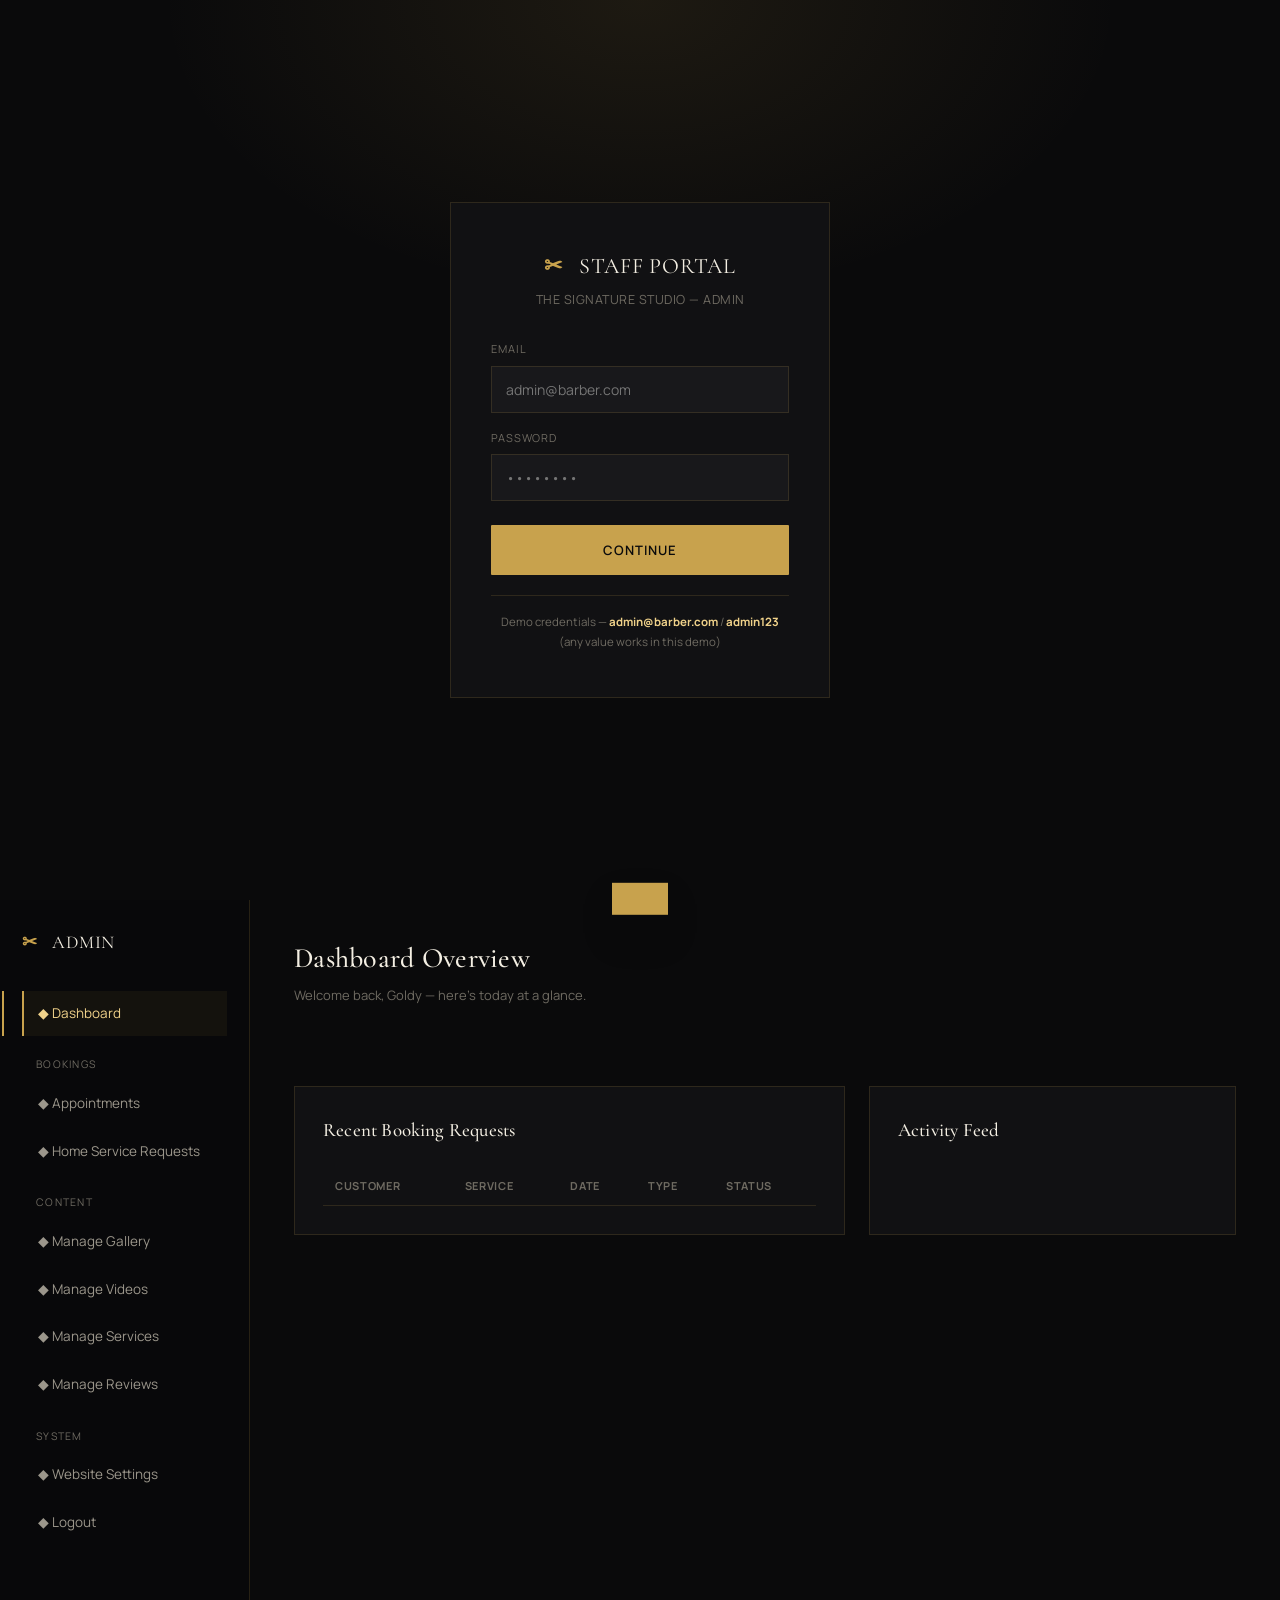
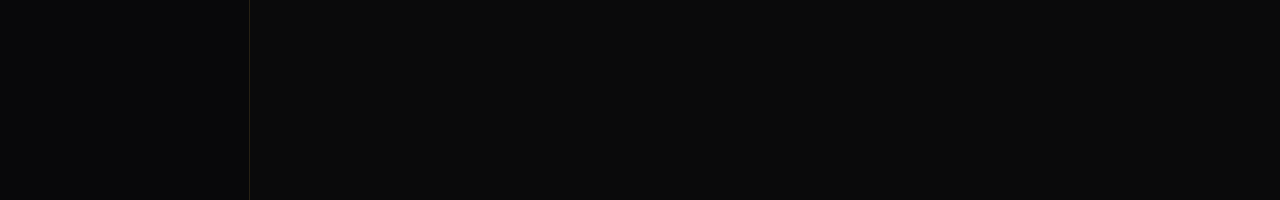
==== Frontend/admin.html @ 63a7356b "UI design" ====
<!DOCTYPE html>
<html lang="en">

<head>
  <meta charset="UTF-8">
  <meta name="viewport" content="width=device-width, initial-scale=1.0">
  <title>Admin Dashboard Demo — The Signature Studio</title>
  <meta name="description" content="Demo of the staff/admin dashboard for The Signature Studio.">
  <link rel="preconnect" href="https://fonts.googleapis.com">
  <link
    href="https://fonts.googleapis.com/css2?family=Cormorant+Garamond:ital,wght@0,400;0,500;0,600;1,500&family=Manrope:wght@300;400;500;600;700;800&display=swap"
    rel="stylesheet">
  <link rel="stylesheet" href="admin.css">
</head>

<body class="admin-demo-body">

  <!-- =========================================================
       ADMIN DASHBOARD ROOT (shown directly for this demo)
  ========================================================== -->
  <div id="admin-root" class="show">

    <!-- LOGIN -->
    <div class="admin-login" id="adminLogin">
      <div class="login-card" id="loginCardStep1">
        <div class="logo"><b>✂</b>&nbsp;STAFF PORTAL</div>
        <p class="sub">THE SIGNATURE STUDIO — ADMIN</p>
        <form id="loginForm">
          <div class="field"><label>Email</label><input required type="email" id="loginEmail"
              placeholder="admin@barber.com"></div>
          <div class="field"><label>Password</label><input required type="password" id="loginPass"
              placeholder="••••••••"></div>
          <button type="submit" class="btn btn-gold"
            style="width:100%;justify-content:center;margin-top:8px;">Continue</button>
        </form>
        <div class="demo-hint">Demo credentials — <b>admin@barber.com</b> / <b>admin123</b> (any value works in this
          demo)
        </div>
      </div>

      <!-- OTP STEP -->
      <div class="login-card hidden-panel" id="loginCardStep2">
        <div class="otp-lock">🔒</div>
        <div class="logo" style="justify-content:center;">Verify It's You</div>
        <p class="sub">A 6-DIGIT CODE WAS SENT TO YOUR REGISTERED NUMBER</p>
        <form id="otpForm">
          <div class="otp-inputs" id="otpInputs">
            <input maxlength="1" inputmode="numeric" class="otp-box" data-i="0">
            <input maxlength="1" inputmode="numeric" class="otp-box" data-i="1">
            <input maxlength="1" inputmode="numeric" class="otp-box" data-i="2">
            <input maxlength="1" inputmode="numeric" class="otp-box" data-i="3">
            <input maxlength="1" inputmode="numeric" class="otp-box" data-i="4">
            <input maxlength="1" inputmode="numeric" class="otp-box" data-i="5">
          </div>
          <button type="submit" class="btn btn-gold" style="width:100%;justify-content:center;margin-top:22px;">Verify
            &amp; Enter Dashboard</button>
        </form>
        <div class="demo-hint" id="otpDemoHint">Demo mode — your code is <b id="otpDemoCode">------</b></div>
        <a class="back-site" href="#" onclick="backToStep1(event)">← Back</a>
      </div>
    </div>

    <!-- DASHBOARD -->
    <div class="admin-shell hidden-panel" id="adminShell">
      <aside class="admin-sidebar">
        <div class="logo"><b>✂</b>&nbsp;ADMIN</div>
        <a class="side-link active" data-tab="dash" onclick="switchTab('dash',this)">◆ Dashboard</a>
        <div class="side-section">Bookings</div>
        <a class="side-link" data-tab="appts" onclick="switchTab('appts',this)">◆ Appointments</a>
        <a class="side-link" data-tab="home" onclick="switchTab('home',this)">◆ Home Service Requests</a>
        <div class="side-section">Content</div>
        <a class="side-link" data-tab="gallery" onclick="switchTab('gallery',this)">◆ Manage Gallery</a>
        <a class="side-link" data-tab="videos" onclick="switchTab('videos',this)">◆ Manage Videos</a>
        <a class="side-link" data-tab="services" onclick="switchTab('services',this)">◆ Manage Services</a>
        <a class="side-link" data-tab="reviews" onclick="switchTab('reviews',this)">◆ Manage Reviews</a>
        <div class="side-section">System</div>
        <a class="side-link" data-tab="settings" onclick="switchTab('settings',this)">◆ Website Settings</a>
        <a class="side-link" onclick="logoutDemo(event)">◆ Logout</a>
      </aside>

      <main class="admin-main">
        <!-- DASHBOARD TAB -->
        <div class="admin-tab show" id="tab-dash">
          <div class="admin-topbar">
            <div>
              <h1>Dashboard Overview</h1>
              <div class="sub">Welcome back, Goldy — here's today at a glance.</div>
            </div>
          </div>

          <div class="stat-grid" id="statGrid"></div>

          <div class="dashboard-grid">
            <div class="admin-panel">
              <div class="panel-head">
                <h3>Recent Booking Requests</h3>
              </div>
              <table>
                <thead>
                  <tr>
                    <th>Customer</th>
                    <th>Service</th>
                    <th>Date</th>
                    <th>Type</th>
                    <th>Status</th>
                  </tr>
                </thead>
                <tbody id="recentApptBody"></tbody>
              </table>
            </div>
            <div class="admin-panel">
              <div class="panel-head">
                <h3>Activity Feed</h3>
              </div>
              <div class="activity-list" id="activityFeed"></div>
            </div>
          </div>
        </div>

        <!-- APPOINTMENTS TAB -->
        <div class="admin-tab hidden-panel" id="tab-appts">
          <div class="admin-topbar">
            <div>
              <h1>Appointments</h1>
              <div class="sub">Accept, reject, reschedule or complete bookings.</div>
            </div>
          </div>
          <div class="admin-panel">
            <table>
              <thead>
                <tr>
                  <th>Customer</th>
                  <th>Contact</th>
                  <th>Service</th>
                  <th>Date / Time</th>
                  <th>Type</th>
                  <th>Status</th>
                  <th>Actions</th>
                </tr>
              </thead>
              <tbody id="apptBody"></tbody>
            </table>
          </div>
        </div>

        <!-- HOME SERVICE TAB -->
        <div class="admin-tab hidden-panel" id="tab-home">
          <div class="admin-topbar">
            <div>
              <h1>Home Service Requests</h1>
              <div class="sub">Bookings requesting an at-home visit.</div>
            </div>
          </div>
          <div class="admin-panel">
            <table>
              <thead>
                <tr>
                  <th>Customer</th>
                  <th>Address</th>
                  <th>Landmark</th>
                  <th>Preferred Time</th>
                  <th>Status</th>
                  <th>Actions</th>
                </tr>
              </thead>
              <tbody id="homeBody"></tbody>
            </table>
          </div>
        </div>

        <!-- GALLERY TAB -->
        <div class="admin-tab hidden-panel" id="tab-gallery">
          <div class="admin-topbar">
            <div>
              <h1>Manage Gallery</h1>
              <div class="sub">Upload, categorise or remove portfolio images.</div>
            </div>
          </div>
          <div class="admin-panel">
            <div class="panel-head">
              <div>
                <h3>Gallery Library</h3>
                <div class="subtle">Category-tagged cards with instant preview actions.</div>
              </div>
              <button type="button" class="btn btn-outline"
                onclick="document.getElementById('galleryUpload').click()">+ Upload Photo</button>
            </div>
            <input type="file" id="galleryUpload" accept="image/*" style="display:none"
              onchange="uploadGalleryImage(event)">
            <div class="admin-grid-cards" id="adminGalleryGrid"></div>
            <div class="toggle-note">Remove any card instantly or add a fresh image from your device.</div>
          </div>
        </div>

        <!-- VIDEOS TAB -->
        <div class="admin-tab hidden-panel" id="tab-videos">
          <div class="admin-topbar">
            <div>
              <h1>Manage Videos</h1>
              <div class="sub">Reels, transformations and trending cuts.</div>
            </div>
          </div>
          <div class="admin-panel">
            <div class="panel-head">
              <div>
                <h3>Video Gallery</h3>
                <div class="subtle">Attractive cards for each reel or highlight clip.</div>
              </div>
              <button type="button" class="btn btn-outline"
                onclick="document.getElementById('videoUpload').click()">+ Add Video</button>
            </div>
            <input type="file" id="videoUpload" accept="video/*,image/*" style="display:none"
              onchange="uploadVideoThumb(event)">
            <div class="admin-grid-cards" id="adminVideoGrid"></div>
            <div class="toggle-note">Upload a thumbnail or clip from your device — the card updates immediately.
            </div>
          </div>
        </div>

        <!-- SERVICES TAB -->
        <div class="admin-tab hidden-panel" id="tab-services">
          <div class="admin-topbar">
            <div>
              <h1>Manage Services</h1>
              <div class="sub">Edit prices, duration and availability.</div>
            </div>
          </div>
          <div class="admin-panel">
            <div class="panel-head">
              <div>
                <h3>Service List</h3>
                <div class="subtle">Update prices inline — changes publish to the live menu.</div>
              </div>
            </div>
            <table>
              <thead>
                <tr>
                  <th>Service</th>
                  <th>Price (₹)</th>
                  <th>Duration</th>
                  <th>Actions</th>
                </tr>
              </thead>
              <tbody id="serviceBody"></tbody>
            </table>
          </div>
        </div>

        <!-- REVIEWS TAB -->
        <div class="admin-tab hidden-panel" id="tab-reviews">
          <div class="admin-topbar">
            <div>
              <h1>Manage Reviews</h1>
              <div class="sub">Approve, feature or hide customer reviews.</div>
            </div>
          </div>
          <div class="admin-panel">
            <table>
              <thead>
                <tr>
                  <th>Customer</th>
                  <th>Rating</th>
                  <th>Review</th>
                  <th>Status</th>
                  <th>Actions</th>
                </tr>
              </thead>
              <tbody id="reviewBody"></tbody>
            </table>
          </div>
        </div>

        <!-- SETTINGS TAB -->
        <div class="admin-tab hidden-panel" id="tab-settings">
          <div class="admin-topbar">
            <div>
              <h1>Website Settings</h1>
              <div class="sub">In the full site, this publishes straight to the live customer-facing page.</div>
            </div>
          </div>
          <div class="settings-shell">
            <div class="settings-nav">
              <button type="button" class="settings-nav-btn active" data-section="business"
                onclick="switchSettingsSection('business', this)">Business</button>
              <button type="button" class="settings-nav-btn" data-section="branding"
                onclick="switchSettingsSection('branding', this)">Branding</button>
              <button type="button" class="settings-nav-btn" data-section="preferences"
                onclick="switchSettingsSection('preferences', this)">Preferences</button>
            </div>
            <div class="settings-panels">
              <div class="settings-panel active" id="settings-business">
                <form class="admin-panel" id="settingsForm">
                  <div class="panel-head">
                    <h3>Business &amp; Barber Info</h3>
                  </div>
                  <div class="form-row">
                    <div class="field"><label>Business Name</label><input type="text" id="setBusinessName"
                        value="The Signature Studio"></div>
                    <div class="field"><label>Barber Name</label><input type="text" id="setBarberName"
                        value="Goldy"></div>
                  </div>
                  <div class="form-row">
                    <div class="field"><label>Established Year</label><input type="text" id="setEstYear"
                        value="2020"></div>
                    <div class="field"><label>Years of Experience</label><input type="text" id="setExpYears"
                        value="6"></div>
                  </div>
                  <div class="form-row">
                    <div class="field"><label>Currently Working At</label><input type="text" id="setWorkplace"
                        value="The Signature Studio"></div>
                    <div class="field"><label>Displayed Contact Number</label><input type="text"
                        id="setContactDisplay" value="+91 98xxx xxxxx"></div>
                  </div>
                  <div class="form-row">
                    <div class="field"><label>Working Hours</label><input type="text" id="setHours"
                        value="Mon–Sun, 10:00 AM – 8:00 PM"></div>
                    <div class="field"><label>Address</label><input type="text" id="setAddress"
                        value="Sector 115, Sante Majra"></div>
                  </div>
                  <div class="submit-row" style="margin-bottom:6px;margin-top:20px;">
                    <button type="submit" class="btn btn-gold">Save &amp; Publish to Site</button>
                    <span class="submit-note" id="settingsSavedNote"></span>
                  </div>
                </form>
              </div>

              <div class="settings-panel" id="settings-branding">
                <div class="admin-panel">
                  <div class="panel-head">
                    <h3>Hero Background Image</h3>
                  </div>
                  <div style="display:flex;gap:24px;align-items:center;flex-wrap:wrap;">
                    <div class="mini-img" style="width:160px;height:100px;"><img id="heroPreview"
                        src="https://images.unsplash.com/photo-1503951914875-452162b0f3f1?q=80&w=1800&auto=format&fit=crop">
                    </div>
                    <div>
                      <input type="file" id="heroUpload" accept="image/*" style="display:none"
                        onchange="uploadHeroImage(event)">
                      <button type="button" class="btn btn-outline"
                        onclick="document.getElementById('heroUpload').click()">Upload New Photo</button>
                      <div class="toggle-note" style="border:none;padding:8px 0 0;">Uploads instantly to the live
                        hero section — stored in this session only.</div>
                    </div>
                  </div>
                </div>

                <div class="admin-panel">
                  <div class="panel-head">
                    <h3>About Photo</h3>
                  </div>
                  <div style="display:flex;gap:24px;align-items:center;flex-wrap:wrap;">
                    <div class="mini-img" style="width:110px;height:110px;"><img id="aboutPreview"
                        src="https://images.unsplash.com/photo-1585747860715-2ba37e788b70?q=80&w=900&auto=format&fit=crop">
                    </div>
                    <div>
                      <input type="file" id="aboutUpload" accept="image/*" style="display:none"
                        onchange="uploadAboutImage(event)">
                      <button type="button" class="btn btn-outline"
                        onclick="document.getElementById('aboutUpload').click()">Upload New Photo</button>
                    </div>
                  </div>
                </div>
              </div>

              <div class="settings-panel" id="settings-preferences">
                <div class="admin-panel">
                  <div class="panel-head">
                    <h3>Site Behaviour</h3>
                  </div>
                  <label class="switch-row">
                    <input type="checkbox" id="setShowFab" checked>
                    <span>Show floating WhatsApp &amp; Instagram popup on the site</span>
                  </label>
                  <label class="switch-row" style="margin-top:14px;">
                    <input type="checkbox" id="setRequireOtp" checked>
                    <span>Require OTP verification for staff login</span>
                  </label>
                  <div class="toggle-note">These preferences update the live experience immediately.</div>
                </div>
              </div>
            </div>
          </div>
        </div>
      </main>
    </div>
  </div>

  <div id="toast"></div>

  <script src="admin.js" defer></script>
</body>

</html>
---- Frontend/admin.css ----
:root {
    --bg: #0a0a0b;
    --bg-2: #111113;
    --bg-3: #18181b;
    --line: rgba(200, 162, 77, 0.16);
    --gold: #c8a24d;
    --gold-bright: #f0d28a;
    --gold-dim: #7a6430;
    --cream: #f4efe3;
    --muted: #9b968b;
    --muted-2: #6f6b62;
    --danger: #b5544a;
    --ok: #5f9271;
    --wait: #c8a24d;
    --serif: 'Cormorant Garamond', serif;
    --sans: 'Manrope', sans-serif;
}

* {
    margin: 0;
    padding: 0;
    box-sizing: border-box;
}

body.admin-demo-body {
    background: var(--bg);
    color: var(--cream);
    font-family: var(--sans);
    font-weight: 400;
    line-height: 1.6;
    -webkit-font-smoothing: antialiased;
}

a {
    color: inherit;
    text-decoration: none;
}

img {
    max-width: 100%;
    display: block;
}

button {
    font-family: var(--sans);
    cursor: pointer;
    border: none;
    background: none;
    color: inherit;
}

h1, h2, h3, h4 {
    font-family: var(--serif);
    font-weight: 500;
    letter-spacing: .01em;
}

.btn {
    display: inline-flex;
    align-items: center;
    gap: 10px;
    padding: 16px 32px;
    font-size: 13px;
    letter-spacing: .08em;
    text-transform: uppercase;
    font-weight: 600;
    border-radius: 1px;
    transition: all .35s cubic-bezier(.16, .8, .24, 1);
}

.btn-gold {
    background: var(--gold);
    color: #0a0a0b;
}

.btn-gold:hover {
    background: var(--gold-bright);
    transform: translateY(-2px);
    box-shadow: 0 14px 30px -10px rgba(200, 162, 77, .5);
}

.btn-outline {
    border: 1px solid rgba(244, 239, 227, .28);
    color: var(--cream);
}

.btn-outline:hover {
    border-color: var(--gold);
    color: var(--gold-bright);
}

.field {
    display: flex;
    flex-direction: column;
    gap: 8px;
}

.field label {
    font-size: 11px;
    letter-spacing: .08em;
    text-transform: uppercase;
    color: var(--muted-2);
}

.field input, .field select, .field textarea {
    background: var(--bg-3);
    border: 1px solid var(--line);
    color: var(--cream);
    padding: 13px 14px;
    font-size: 14px;
    font-family: var(--sans);
    transition: border .25s;
}

.field input:focus, .field select:focus, .field textarea:focus {
    outline: none;
    border-color: var(--gold);
}

/* toast */
#toast {
    position: fixed;
    bottom: 30px;
    left: 50%;
    transform: translateX(-50%) translateY(140%);
    background: var(--gold);
    color: #0a0a0b;
    padding: 16px 28px;
    font-size: 13px;
    font-weight: 700;
    letter-spacing: .02em;
    z-index: 9999;
    transition: transform .5s cubic-bezier(.16, .8, .24, 1);
    box-shadow: 0 20px 40px -12px rgba(0, 0, 0, .5);
}

#toast.show {
    transform: translateX(-50%) translateY(0);
}

.hidden-panel {
    display: none;
}

/* =========================================================
   ADMIN DASHBOARD
========================================================= */
#admin-root {
    min-height: 100vh;
    background: var(--bg);
    font-family: var(--sans);
}

.admin-login {
    min-height: 100vh;
    display: flex;
    align-items: center;
    justify-content: center;
    background: radial-gradient(ellipse 800px 500px at 50% 0%, rgba(200, 162, 77, 0.1), transparent 60%), var(--bg);
}

.login-card {
    width: 380px;
    padding: 46px 40px;
    border: 1px solid var(--line);
    background: var(--bg-2);
    animation: cardIn .5s cubic-bezier(.16, .8, .24, 1);
}

.logo {
    font-family: var(--serif);
    font-size: 22px;
    letter-spacing: .04em;
    color: var(--cream);
    display: flex;
    align-items: center;
    gap: 10px;
}

.logo b {
    color: var(--gold);
    font-weight: 600;
}

.login-card .logo {
    justify-content: center;
    margin-bottom: 6px;
}

.login-card p.sub {
    text-align: center;
    color: var(--muted-2);
    font-size: 12.5px;
    margin-bottom: 30px;
    letter-spacing: .04em;
}

.login-card .field {
    margin-bottom: 16px;
}

.demo-hint {
    margin-top: 20px;
    font-size: 11.5px;
    color: var(--muted-2);
    text-align: center;
    line-height: 1.7;
    border-top: 1px solid var(--line);
    padding-top: 16px;
}

.demo-hint b {
    color: var(--gold-bright);
}

.back-site {
    display: block;
    text-align: center;
    margin-top: 22px;
    font-size: 12px;
    color: var(--muted-2);
}

.back-site:hover {
    color: var(--gold);
}

.otp-lock {
    text-align: center;
    font-size: 30px;
    margin-bottom: 6px;
}

@keyframes cardIn {
    from { opacity: 0; transform: translateY(16px) scale(.97); }
    to { opacity: 1; transform: translateY(0) scale(1); }
}

.otp-inputs {
    display: flex;
    gap: 9px;
    justify-content: center;
    margin: 22px 0 4px;
}

.otp-box {
    width: 42px;
    height: 52px;
    text-align: center;
    font-size: 22px;
    font-family: var(--serif);
    background: var(--bg-3);
    border: 1px solid var(--line);
    color: var(--gold-bright);
    transition: border .2s, transform .2s;
}

.otp-box:focus {
    outline: none;
    border-color: var(--gold);
    transform: translateY(-2px);
}

.otp-box.filled {
    border-color: var(--gold-dim);
}

.otp-box.shake {
    animation: otpShake .4s;
}

@keyframes otpShake {
    0%, 100% { transform: translateX(0); }
    25% { transform: translateX(-6px); }
    75% { transform: translateX(6px); }
}

.admin-shell {
    display: grid;
    grid-template-columns: 250px 1fr;
    min-height: 100vh;
}

@media(max-width:860px) {
    .admin-shell { grid-template-columns: 1fr; }
}

.admin-sidebar {
    background: #08080a;
    border-right: 1px solid var(--line);
    padding: 28px 22px;
    position: sticky;
    top: 0;
    height: 100vh;
    overflow: auto;
}

@media(max-width:860px) {
    .admin-sidebar {
        position: relative;
        height: auto;
        display: flex;
        flex-wrap: wrap;
        gap: 8px;
        padding: 18px;
    }
}

.admin-sidebar .logo {
    margin-bottom: 34px;
    font-size: 18px;
}

@media(max-width:860px) {
    .admin-sidebar .logo { width: 100%; margin-bottom: 6px; }
}

.side-link {
    display: flex;
    align-items: center;
    gap: 12px;
    padding: 12px 14px;
    font-size: 13.5px;
    color: var(--muted);
    border-left: 2px solid transparent;
    transition: .25s;
    margin-bottom: 2px;
    position: relative;
}

.side-link:hover {
    color: var(--cream);
}

.side-link.active {
    color: var(--gold-bright);
    border-left-color: var(--gold);
    background: rgba(200, 162, 77, .06);
}

.side-section {
    font-size: 10.5px;
    letter-spacing: .12em;
    text-transform: uppercase;
    color: var(--muted-2);
    margin: 20px 0 8px 14px;
}

.admin-main {
    padding: 36px 44px;
    max-width: 1300px;
}

@media(max-width:700px) {
    .admin-main { padding: 24px 18px; }
}

.admin-topbar {
    display: flex;
    justify-content: space-between;
    align-items: center;
    margin-bottom: 36px;
    flex-wrap: wrap;
    gap: 16px;
}

.admin-topbar h1 {
    font-size: 28px;
    color: var(--cream);
}

.admin-topbar .sub {
    color: var(--muted-2);
    font-size: 13px;
    margin-top: 4px;
    font-family: var(--sans);
}

.stat-grid {
    display: grid;
    grid-template-columns: repeat(4, 1fr);
    gap: 20px;
    margin-bottom: 44px;
}

@media(max-width:900px) {
    .stat-grid { grid-template-columns: repeat(2, 1fr); }
}

.stat-card {
    border: 1px solid var(--line);
    background: var(--bg-2);
    padding: 26px;
    position: relative;
}

.stat-card span.lbl {
    font-size: 11.5px;
    letter-spacing: .06em;
    text-transform: uppercase;
    color: var(--muted-2);
}

.stat-card .val {
    font-family: var(--serif);
    font-size: 38px;
    color: var(--gold-bright);
    margin-top: 10px;
}

.stat-card .delta {
    font-size: 12px;
    color: var(--ok);
    margin-top: 6px;
}

.dashboard-grid {
    display: grid;
    grid-template-columns: 1.5fr 1fr;
    gap: 24px;
}

@media(max-width:900px) {
    .dashboard-grid { grid-template-columns: 1fr; }
}

.admin-panel {
    border: 1px solid var(--line);
    background: var(--bg-2);
    padding: 28px;
    margin-bottom: 30px;
}

.panel-head {
    display: flex;
    justify-content: space-between;
    align-items: center;
    margin-bottom: 22px;
    flex-wrap: wrap;
    gap: 12px;
}

.panel-head h3 {
    font-size: 19px;
    color: var(--cream);
    font-family: var(--serif);
}

.subtle {
    color: var(--muted-2);
    font-size: 12px;
    margin-top: 4px;
}

.activity-list {
    display: flex;
    flex-direction: column;
    gap: 12px;
}

.activity-item {
    padding: 12px 0;
    border-bottom: 1px solid rgba(255,255,255,.05);
    display: flex;
    gap: 10px;
    align-items: flex-start;
}

.activity-item:last-child {
    border-bottom: none;
}

.activity-dot {
    width: 8px;
    height: 8px;
    margin-top: 7px;
    border-radius: 50%;
    background: var(--gold);
    flex-shrink: 0;
}

table {
    width: 100%;
    border-collapse: collapse;
}

th {
    text-align: left;
    font-size: 11px;
    letter-spacing: .06em;
    text-transform: uppercase;
    color: var(--muted-2);
    padding: 10px 12px;
    border-bottom: 1px solid var(--line);
}

td {
    padding: 14px 12px;
    font-size: 13.5px;
    color: var(--muted);
    border-bottom: 1px solid rgba(255, 255, 255, .03);
    vertical-align: middle;
}

tr:hover td {
    background: rgba(255, 255, 255, .015);
}

.pill {
    padding: 5px 12px;
    border-radius: 20px;
    font-size: 11px;
    letter-spacing: .03em;
    font-weight: 700;
    display: inline-block;
}

.pill.Pending {
    background: rgba(200, 162, 77, .15);
    color: var(--gold-bright);
}

.pill.Approved {
    background: rgba(95, 146, 113, .15);
    color: var(--ok);
}

.pill.Rejected {
    background: rgba(181, 84, 74, .15);
    color: var(--danger);
}

.pill.Completed {
    background: rgba(255, 255, 255, .08);
    color: var(--cream);
}

.row-actions {
    display: flex;
    gap: 8px;
    flex-wrap: wrap;
}

.mini-btn {
    padding: 7px 13px;
    font-size: 11px;
    border: 1px solid var(--line);
    color: var(--muted);
    letter-spacing: .03em;
    transition: .25s;
}

.mini-btn:hover {
    border-color: var(--gold);
    color: var(--gold-bright);
}

.mini-btn.ok:hover {
    border-color: var(--ok);
    color: var(--ok);
}

.mini-btn.danger:hover {
    border-color: var(--danger);
    color: var(--danger);
}

.empty-note {
    color: var(--muted-2);
    font-size: 13.5px;
    padding: 30px 0;
    text-align: center;
}

.admin-grid-cards {
    display: grid;
    grid-template-columns: repeat(auto-fill, minmax(150px, 1fr));
    gap: 14px;
}

.mini-img {
    position: relative;
    aspect-ratio: 1;
    overflow: hidden;
    border: 1px solid var(--line);
}

.mini-img img {
    width: 100%;
    height: 100%;
    object-fit: cover;
}

.mini-img .del {
    position: absolute;
    top: 6px;
    right: 6px;
    background: rgba(0, 0, 0, .6);
    width: 24px;
    height: 24px;
    border-radius: 50%;
    display: flex;
    align-items: center;
    justify-content: center;
    color: var(--danger);
    font-size: 13px;
}

.add-tile {
    border: 1px dashed var(--line);
    aspect-ratio: 1;
    display: flex;
    align-items: center;
    justify-content: center;
    color: var(--muted-2);
    font-size: 26px;
    transition: .25s;
}

.add-tile:hover {
    border-color: var(--gold);
    color: var(--gold);
}

.inline-edit {
    width: 80px;
    background: var(--bg-3);
    border: 1px solid var(--line);
    color: var(--cream);
    padding: 6px 8px;
    font-size: 13px;
}

.toggle-note {
    font-size: 12px;
    color: var(--muted-2);
    margin-top: 14px;
    line-height: 1.6;
    border-top: 1px solid var(--line);
    padding-top: 14px;
}

.settings-shell {
    display: grid;
    gap: 18px;
}

.settings-nav {
    display: flex;
    gap: 10px;
    flex-wrap: wrap;
}

.settings-nav-btn {
    padding: 10px 14px;
    border: 1px solid var(--line);
    background: transparent;
    color: var(--muted);
}

.settings-nav-btn.active {
    border-color: var(--gold);
    color: var(--gold-bright);
    background: rgba(200,162,77,.1);
}

.settings-panel {
    display: none;
}

.settings-panel.active {
    display: block;
}

.form-row {
    display: grid;
    grid-template-columns: 1fr 1fr;
    gap: 18px;
    margin-bottom: 18px;
}

@media(max-width:560px) {
    .form-row { grid-template-columns: 1fr; }
}

.submit-row {
    display: flex;
    align-items: center;
    gap: 18px;
    margin-top: 8px;
    flex-wrap: wrap;
}

.submit-note {
    font-size: 12px;
    color: var(--muted-2);
}

.switch-row {
    display: flex;
    align-items: center;
    gap: 12px;
    font-size: 13.5px;
    color: var(--muted);
    cursor: pointer;
    user-select: none;
}

.switch-row input[type="checkbox"] {
    width: 38px;
    height: 20px;
    appearance: none;
    background: var(--bg-3);
    border: 1px solid var(--line);
    border-radius: 20px;
    position: relative;
    cursor: pointer;
    transition: .25s;
    flex-shrink: 0;
}

.switch-row input[type="checkbox"]::after {
    content: '';
    position: absolute;
    top: 2px;
    left: 2px;
    width: 14px;
    height: 14px;
    border-radius: 50%;
    background: var(--muted-2);
    transition: .25s;
}

.switch-row input[type="checkbox"]:checked {
    background: var(--gold-dim);
    border-color: var(--gold);
}

.switch-row input[type="checkbox"]:checked::after {
    left: 19px;
    background: var(--gold-bright);
}

.admin-tab.show {
    animation: tabFade .4s ease;
}

@keyframes tabFade {
    from { opacity: 0; transform: translateY(8px); }
    to { opacity: 1; transform: translateY(0); }
}

.side-link.active::before {
    content: '';
    position: absolute;
    left: -22px;
    top: 0;
    bottom: 0;
    width: 2px;
    background: var(--gold);
}
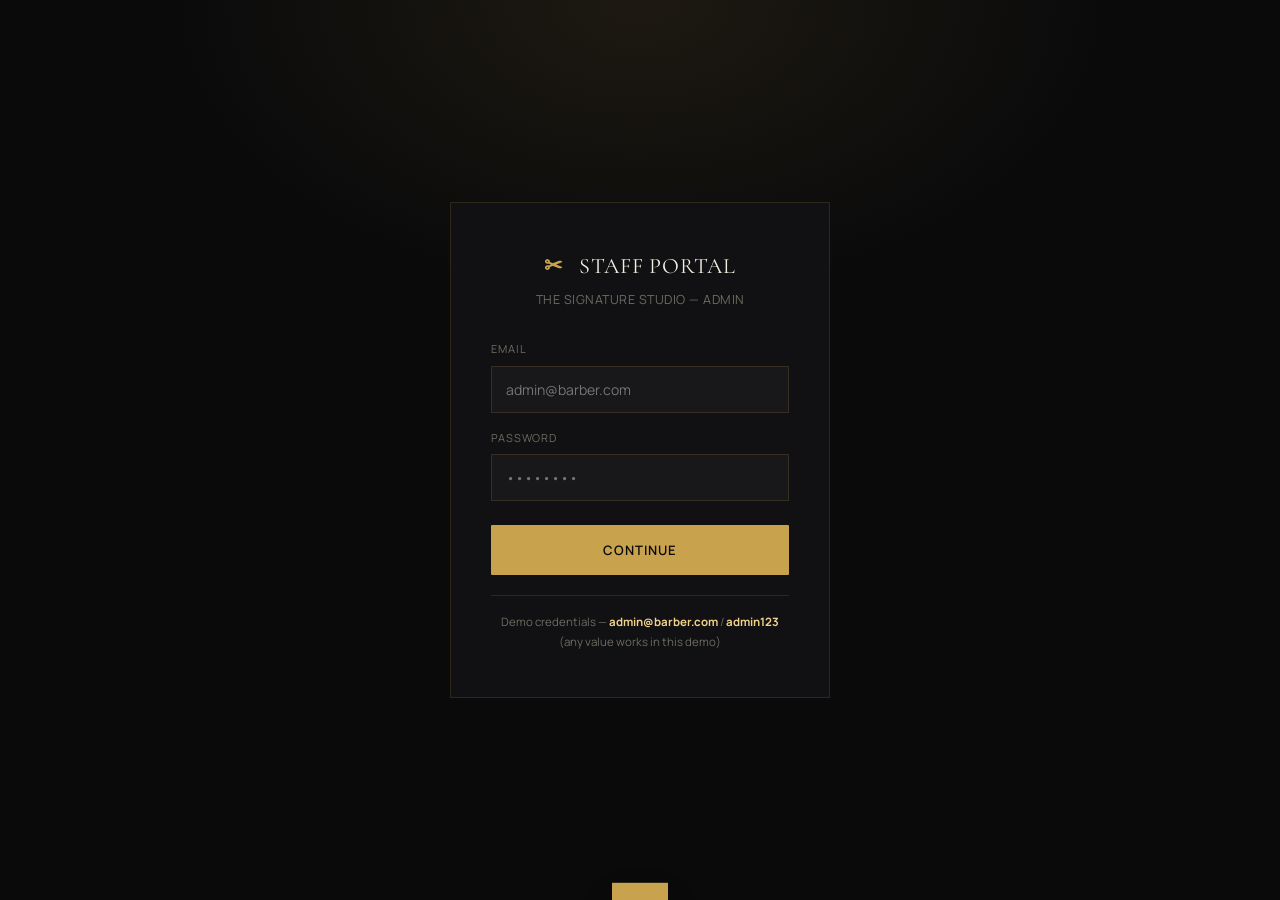
==== commit 2f67584f: "Admin page Fix" ====
--- a/Frontend/admin.html
+++ b/Frontend/admin.html
@@ -61,7 +61,7 @@
     </div>
 
     <!-- DASHBOARD -->
-    <div class="admin-shell hidden-panel" id="adminShell">
+    <div class="admin-shell" id="adminShell" style="display:none">
       <aside class="admin-sidebar">
         <div class="logo"><b>✂</b>&nbsp;ADMIN</div>
         <a class="side-link active" data-tab="dash" onclick="switchTab('dash',this)">◆ Dashboard</a>
--- a/Frontend/admin.css
+++ b/Frontend/admin.css
@@ -749,13 +749,3 @@
     from { opacity: 0; transform: translateY(8px); }
     to { opacity: 1; transform: translateY(0); }
 }
-
-.side-link.active::before {
-    content: '';
-    position: absolute;
-    left: -22px;
-    top: 0;
-    bottom: 0;
-    width: 2px;
-    background: var(--gold);
-}
